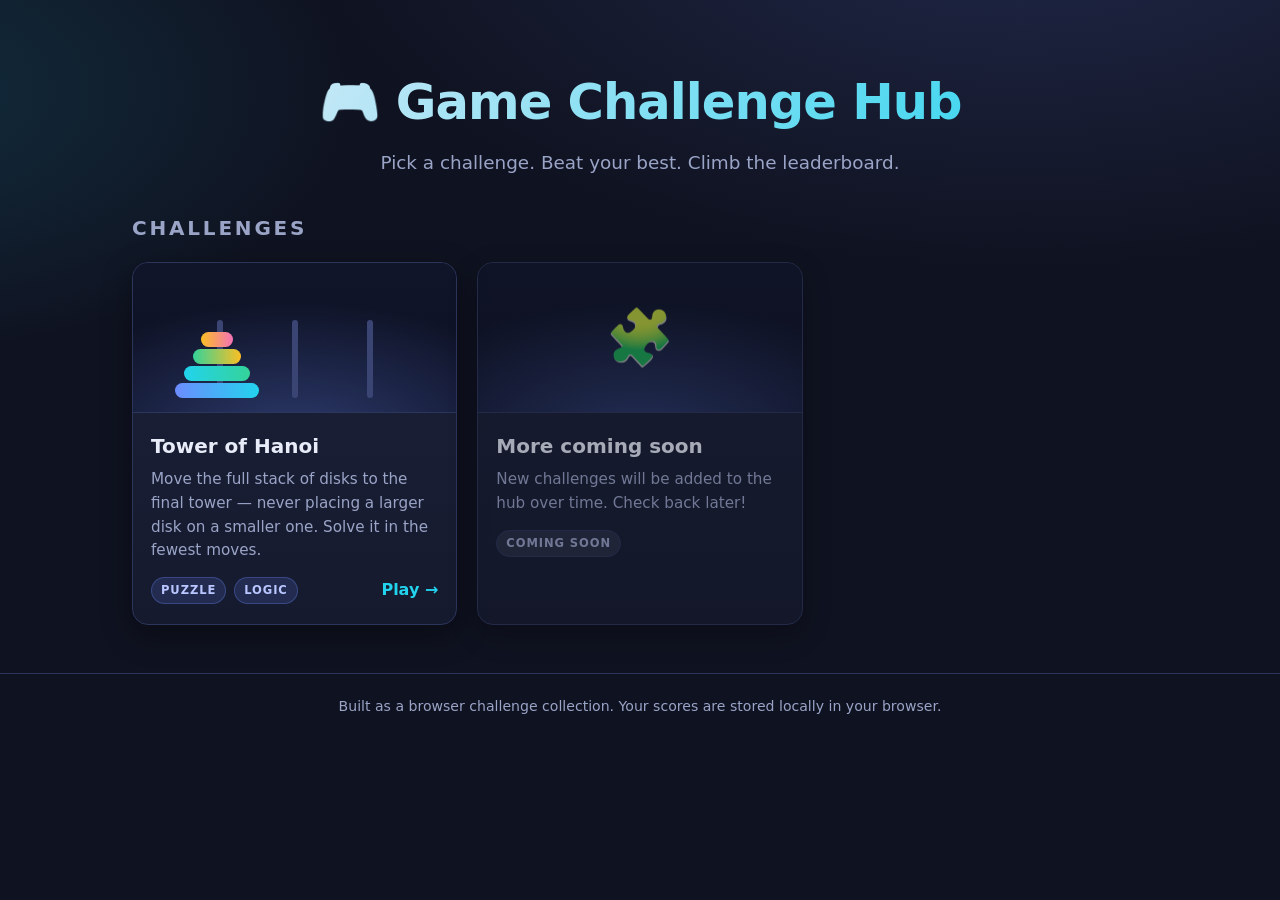
==== index.html @ bfa38d83 "Add Game Challenge Hub with Tower of Hanoi puzzle Responsive, dependency-free static site: - Hub lan" ====
<!doctype html>
<html lang="en">
<head>
  <meta charset="utf-8" />
  <meta name="viewport" content="width=device-width, initial-scale=1" />
  <title>Game Challenge Hub</title>
  <meta name="description" content="A hub of browser mini-game challenges. Featuring the classic Tower of Hanoi puzzle." />
  <link rel="preconnect" href="https://fonts.googleapis.com" />
  <link rel="icon" href="data:image/svg+xml,<svg xmlns='http://www.w3.org/2000/svg' viewBox='0 0 100 100'><text y='.9em' font-size='90'>🎮</text></svg>" />
  <link rel="stylesheet" href="assets/style.css" />
</head>
<body class="hub">
  <header class="site-header">
    <div class="wrap">
      <h1 class="brand">🎮 Game Challenge Hub</h1>
      <p class="tagline">Pick a challenge. Beat your best. Climb the leaderboard.</p>
    </div>
  </header>

  <main class="wrap">
    <section aria-labelledby="challenges-title">
      <h2 id="challenges-title" class="section-title">Challenges</h2>
      <div class="card-grid" id="cardGrid">

        <a class="game-card" href="hanoi.html">
          <div class="game-card__art" aria-hidden="true">
            <div class="mini-hanoi">
              <span class="mini-peg"></span><span class="mini-peg"></span><span class="mini-peg"></span>
              <span class="mini-disk d1"></span>
              <span class="mini-disk d2"></span>
              <span class="mini-disk d3"></span>
              <span class="mini-disk d4"></span>
            </div>
          </div>
          <div class="game-card__body">
            <h3>Tower of Hanoi</h3>
            <p>Move the full stack of disks to the final tower — never placing a larger disk on a smaller one. Solve it in the fewest moves.</p>
            <div class="game-card__meta">
              <span class="tag">Puzzle</span>
              <span class="tag">Logic</span>
              <span class="play">Play →</span>
            </div>
          </div>
        </a>

        <div class="game-card game-card--soon" aria-disabled="true">
          <div class="game-card__art game-card__art--soon" aria-hidden="true">
            <span class="soon-emoji">🧩</span>
          </div>
          <div class="game-card__body">
            <h3>More coming soon</h3>
            <p>New challenges will be added to the hub over time. Check back later!</p>
            <div class="game-card__meta">
              <span class="tag tag--muted">Coming soon</span>
            </div>
          </div>
        </div>

      </div>
    </section>
  </main>

  <footer class="site-footer">
    <div class="wrap">
      <p>Built as a browser challenge collection. Your scores are stored locally in your browser.</p>
    </div>
  </footer>
</body>
</html>
---- assets/style.css ----
/* ===========================================================
   Game Challenge Hub — shared base + hub styles
   =========================================================== */

:root {
  --bg: #0f1220;
  --bg-2: #151a2e;
  --panel: #1b2138;
  --panel-2: #222a45;
  --border: #2c355a;
  --text: #e8ecf8;
  --text-dim: #9aa4c7;
  --accent: #6c8cff;
  --accent-2: #22d3ee;
  --good: #34d399;
  --warn: #fbbf24;
  --bad: #f87171;
  --shadow: 0 10px 30px rgba(0, 0, 0, 0.35);
  --radius: 16px;
  --maxw: 1080px;
}

* { box-sizing: border-box; }

html, body { height: 100%; }

body {
  margin: 0;
  font-family: "Segoe UI", system-ui, -apple-system, Roboto, Helvetica, Arial, sans-serif;
  color: var(--text);
  background:
    radial-gradient(1200px 600px at 80% -10%, rgba(108, 140, 255, 0.18), transparent 60%),
    radial-gradient(900px 500px at -10% 10%, rgba(34, 211, 238, 0.14), transparent 55%),
    var(--bg);
  line-height: 1.55;
  -webkit-font-smoothing: antialiased;
}

.wrap {
  width: 100%;
  max-width: var(--maxw);
  margin-inline: auto;
  padding-inline: clamp(16px, 4vw, 32px);
}

a { color: var(--accent); }

/* ---------- Header ---------- */
.site-header {
  padding: clamp(28px, 6vw, 64px) 0 clamp(18px, 3vw, 28px);
  text-align: center;
}
.brand {
  margin: 0;
  font-size: clamp(1.9rem, 5vw, 3.1rem);
  font-weight: 800;
  letter-spacing: -0.02em;
  background: linear-gradient(120deg, var(--text), var(--accent-2));
  -webkit-background-clip: text;
  background-clip: text;
  color: transparent;
}
.tagline {
  margin: 8px 0 0;
  color: var(--text-dim);
  font-size: clamp(0.95rem, 2.4vw, 1.15rem);
}

.section-title {
  font-size: 1.25rem;
  margin: 8px 0 18px;
  color: var(--text-dim);
  text-transform: uppercase;
  letter-spacing: 0.14em;
  font-weight: 700;
}

/* ---------- Card grid ---------- */
.card-grid {
  display: grid;
  grid-template-columns: repeat(auto-fill, minmax(280px, 1fr));
  gap: 20px;
  padding-bottom: 48px;
}

.game-card {
  display: flex;
  flex-direction: column;
  background: linear-gradient(180deg, var(--panel), var(--bg-2));
  border: 1px solid var(--border);
  border-radius: var(--radius);
  overflow: hidden;
  text-decoration: none;
  color: inherit;
  box-shadow: var(--shadow);
  transition: transform 0.18s ease, border-color 0.18s ease, box-shadow 0.18s ease;
}
.game-card:hover:not([aria-disabled]) {
  transform: translateY(-4px);
  border-color: var(--accent);
  box-shadow: 0 16px 40px rgba(108, 140, 255, 0.25);
}
.game-card--soon { opacity: 0.7; }

.game-card__art {
  height: 150px;
  background:
    radial-gradient(400px 200px at 50% 120%, rgba(108, 140, 255, 0.35), transparent 70%),
    linear-gradient(180deg, #10152a, #0c1022);
  display: flex;
  align-items: flex-end;
  justify-content: center;
  border-bottom: 1px solid var(--border);
}
.game-card__art--soon { align-items: center; }
.soon-emoji { font-size: 3.4rem; filter: grayscale(0.2); }

.game-card__body { padding: 18px 18px 20px; }
.game-card__body h3 { margin: 0 0 6px; font-size: 1.25rem; }
.game-card__body p { margin: 0 0 14px; color: var(--text-dim); font-size: 0.95rem; }

.game-card__meta { display: flex; align-items: center; gap: 8px; flex-wrap: wrap; }
.tag {
  font-size: 0.72rem;
  text-transform: uppercase;
  letter-spacing: 0.08em;
  font-weight: 700;
  padding: 4px 9px;
  border-radius: 999px;
  background: rgba(108, 140, 255, 0.16);
  color: #b9c6ff;
  border: 1px solid rgba(108, 140, 255, 0.3);
}
.tag--muted { background: rgba(154, 164, 199, 0.12); color: var(--text-dim); border-color: var(--border); }
.play { margin-left: auto; font-weight: 700; color: var(--accent-2); }

/* ---------- Mini Hanoi art ---------- */
.mini-hanoi {
  position: relative;
  width: 220px;
  height: 96px;
  margin-bottom: 14px;
}
.mini-peg {
  position: absolute;
  bottom: 0;
  width: 6px;
  height: 78px;
  border-radius: 3px;
  background: #3a4573;
}
.mini-peg:nth-child(1) { left: 32px; }
.mini-peg:nth-child(2) { left: 107px; }
.mini-peg:nth-child(3) { left: 182px; }
.mini-disk {
  position: absolute;
  left: 35px;
  height: 15px;
  border-radius: 8px;
  transform: translateX(-50%);
  margin-left: -3px;
}
.mini-disk.d1 { bottom: 0;  width: 84px; background: linear-gradient(90deg, #6c8cff, #22d3ee); }
.mini-disk.d2 { bottom: 17px; width: 66px; background: linear-gradient(90deg, #22d3ee, #34d399); }
.mini-disk.d3 { bottom: 34px; width: 48px; background: linear-gradient(90deg, #34d399, #fbbf24); }
.mini-disk.d4 { bottom: 51px; width: 32px; background: linear-gradient(90deg, #fbbf24, #f472b6); }

/* ---------- Footer ---------- */
.site-footer {
  border-top: 1px solid var(--border);
  padding: 22px 0 40px;
  text-align: center;
}
.site-footer p { margin: 0; color: var(--text-dim); font-size: 0.88rem; }

@media (prefers-reduced-motion: reduce) {
  * { transition: none !important; animation: none !important; }
}
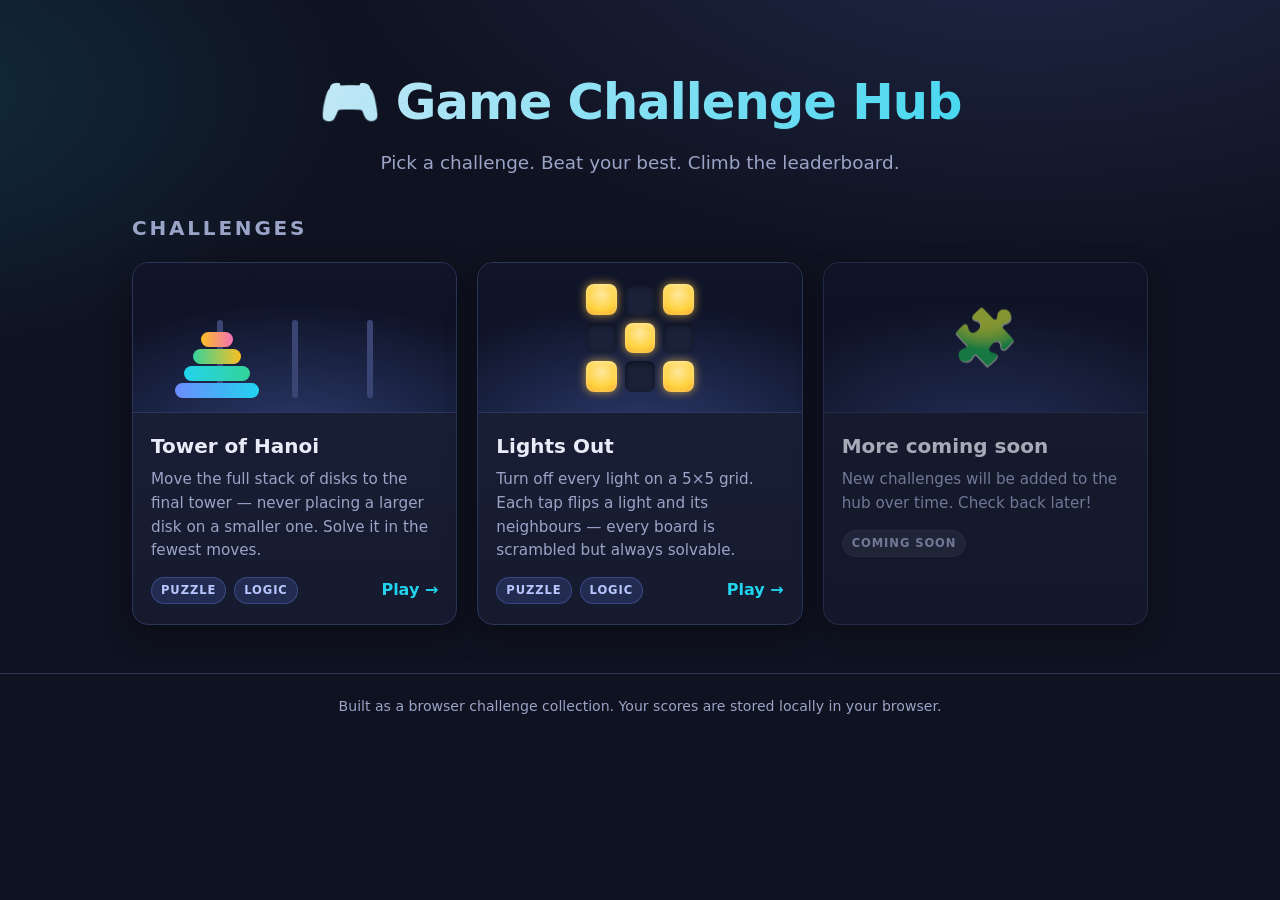
==== commit 969dd640: "Add Lights Out puzzle to the hub Second challenge: a 5x5 Lights Out puzzle. - Clicking a light toggl" ====
--- a/index.html
+++ b/index.html
@@ -43,6 +43,25 @@
           </div>
         </a>
 
+        <a class="game-card" href="lightsout.html">
+          <div class="game-card__art game-card__art--lights" aria-hidden="true">
+            <div class="mini-lights">
+              <span class="ml on"></span><span class="ml"></span><span class="ml on"></span>
+              <span class="ml"></span><span class="ml on"></span><span class="ml"></span>
+              <span class="ml on"></span><span class="ml"></span><span class="ml on"></span>
+            </div>
+          </div>
+          <div class="game-card__body">
+            <h3>Lights Out</h3>
+            <p>Turn off every light on a 5×5 grid. Each tap flips a light and its neighbours — every board is scrambled but always solvable.</p>
+            <div class="game-card__meta">
+              <span class="tag">Puzzle</span>
+              <span class="tag">Logic</span>
+              <span class="play">Play →</span>
+            </div>
+          </div>
+        </a>
+
         <div class="game-card game-card--soon" aria-disabled="true">
           <div class="game-card__art game-card__art--soon" aria-hidden="true">
             <span class="soon-emoji">🧩</span>
--- a/assets/style.css
+++ b/assets/style.css
@@ -165,6 +165,25 @@
 .mini-disk.d3 { bottom: 34px; width: 48px; background: linear-gradient(90deg, #34d399, #fbbf24); }
 .mini-disk.d4 { bottom: 51px; width: 32px; background: linear-gradient(90deg, #fbbf24, #f472b6); }
 
+/* ---------- Mini Lights Out art ---------- */
+.game-card__art--lights { align-items: center; }
+.mini-lights {
+  display: grid;
+  grid-template-columns: repeat(3, 1fr);
+  gap: 8px;
+  width: 108px;
+  height: 108px;
+}
+.ml {
+  border-radius: 8px;
+  background: #1a2138;
+  box-shadow: inset 0 2px 5px rgba(0, 0, 0, 0.5);
+}
+.ml.on {
+  background: radial-gradient(circle at 50% 35%, #ffe89e, #ffd23f 60%, #f5a623);
+  box-shadow: 0 0 10px rgba(255, 200, 70, 0.7), inset 0 1px 4px rgba(255, 255, 255, 0.5);
+}
+
 /* ---------- Footer ---------- */
 .site-footer {
   border-top: 1px solid var(--border);
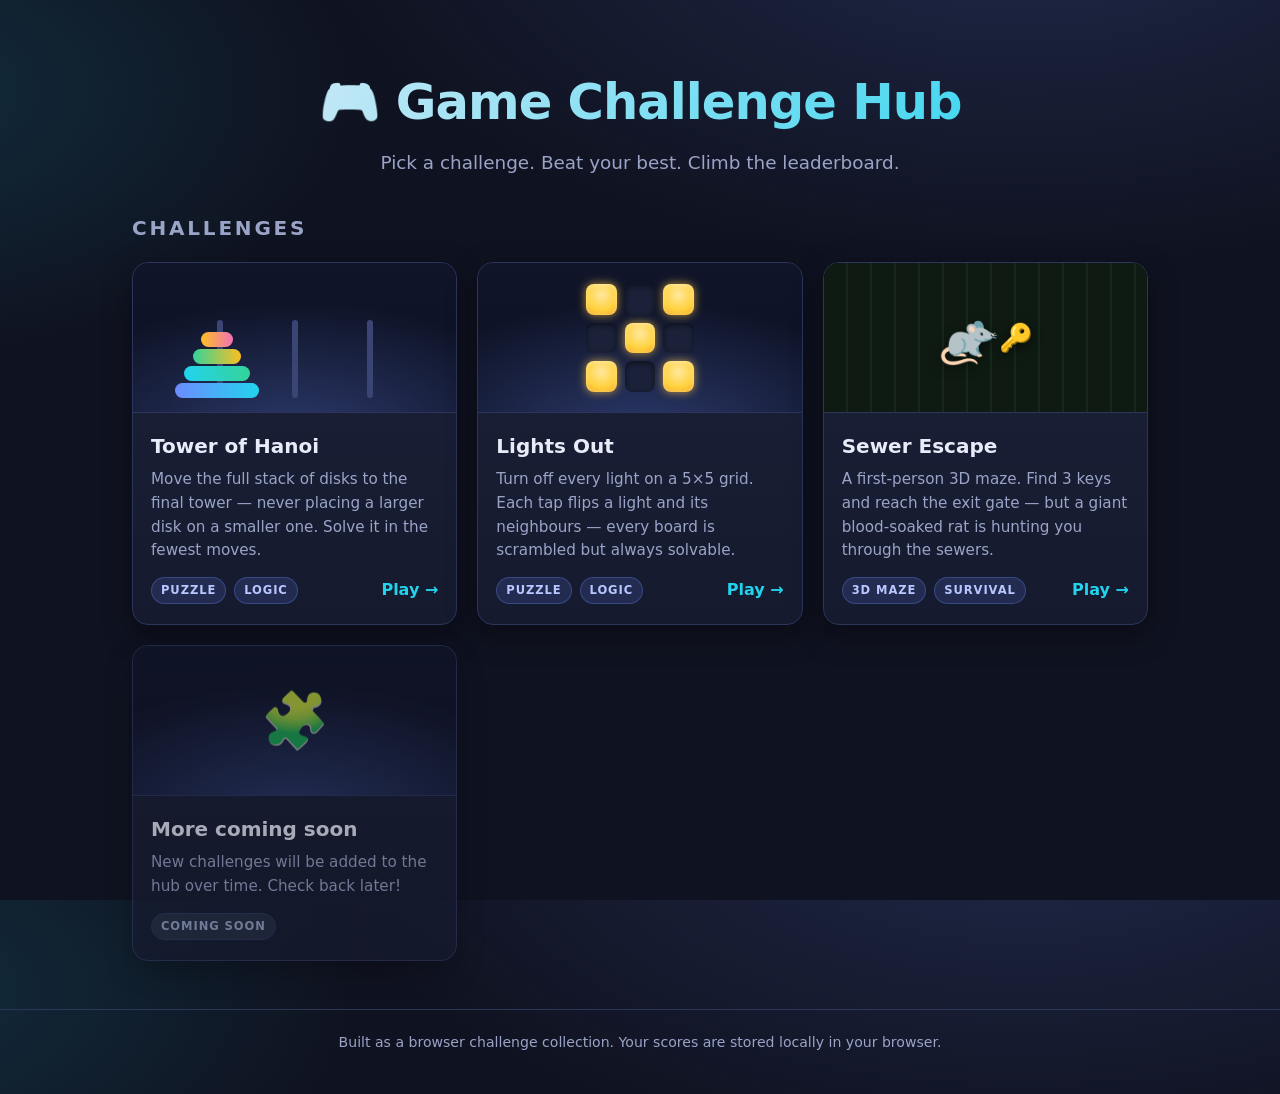
==== commit bcf07b8a: "Add Sewer Escape: first-person 3D maze with a chasing monster Third challenge — a raycasting 3D maze" ====
--- a/index.html
+++ b/index.html
@@ -62,6 +62,24 @@
           </div>
         </a>
 
+        <a class="game-card" href="maze.html">
+          <div class="game-card__art game-card__art--maze" aria-hidden="true">
+            <div class="mini-maze">
+              <span class="mm-rat">🐀</span>
+              <span class="mm-key">🔑</span>
+            </div>
+          </div>
+          <div class="game-card__body">
+            <h3>Sewer Escape</h3>
+            <p>A first-person 3D maze. Find 3 keys and reach the exit gate — but a giant blood-soaked rat is hunting you through the sewers.</p>
+            <div class="game-card__meta">
+              <span class="tag">3D Maze</span>
+              <span class="tag">Survival</span>
+              <span class="play">Play →</span>
+            </div>
+          </div>
+        </a>
+
         <div class="game-card game-card--soon" aria-disabled="true">
           <div class="game-card__art game-card__art--soon" aria-hidden="true">
             <span class="soon-emoji">🧩</span>
--- a/assets/style.css
+++ b/assets/style.css
@@ -184,6 +184,24 @@
   box-shadow: 0 0 10px rgba(255, 200, 70, 0.7), inset 0 1px 4px rgba(255, 255, 255, 0.5);
 }
 
+/* ---------- Mini Sewer Escape art ---------- */
+.game-card__art--maze {
+  align-items: center;
+  background:
+    repeating-linear-gradient(90deg, #0e1a12 0 22px, #16281c 22px 24px),
+    repeating-linear-gradient(0deg, #0e1a12 0 22px, #16281c 22px 24px),
+    linear-gradient(180deg, #0c1710, #060d09);
+}
+.mini-maze {
+  position: relative;
+  width: 120px; height: 96px;
+  display: flex; align-items: center; justify-content: space-between;
+  padding: 0 14px;
+  filter: drop-shadow(0 3px 6px rgba(0, 0, 0, 0.5));
+}
+.mm-rat { font-size: 3rem; transform: scaleX(-1); }
+.mm-key { font-size: 1.7rem; }
+
 /* ---------- Footer ---------- */
 .site-footer {
   border-top: 1px solid var(--border);
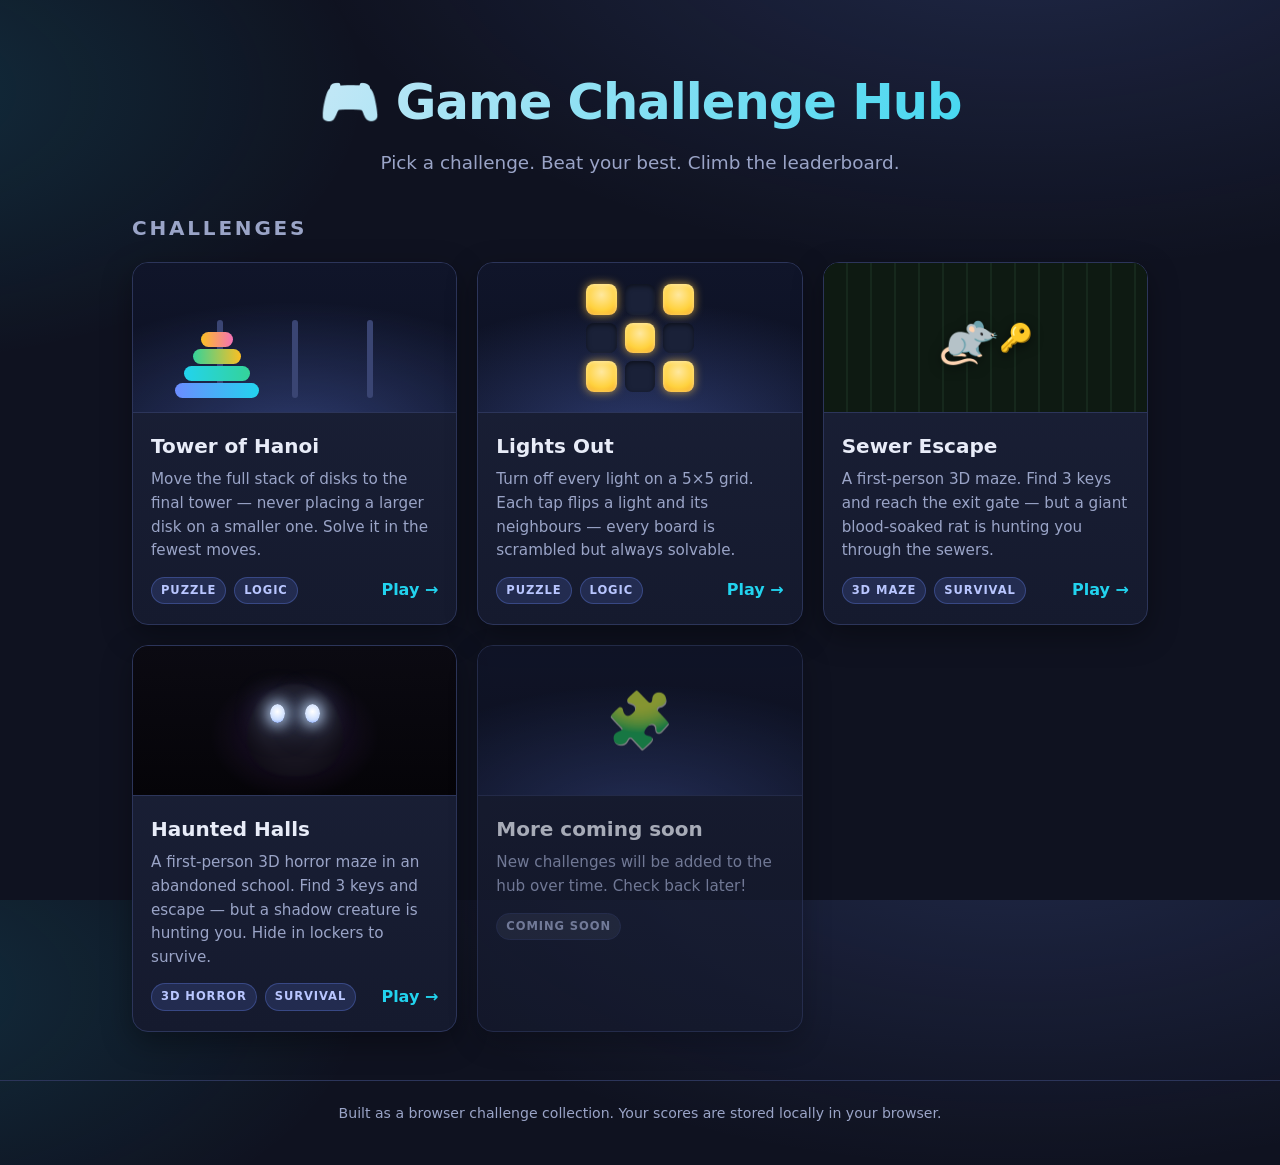
==== commit 9f7cffdc: "Add Haunted Halls: first-person 3D horror maze in a school New game: an abandoned-school maze stalke" ====
--- a/index.html
+++ b/index.html
@@ -80,6 +80,23 @@
           </div>
         </a>
 
+        <a class="game-card" href="school.html">
+          <div class="game-card__art game-card__art--school" aria-hidden="true">
+            <div class="mini-school">
+              <span class="ms-eyes"><span></span><span></span></span>
+            </div>
+          </div>
+          <div class="game-card__body">
+            <h3>Haunted Halls</h3>
+            <p>A first-person 3D horror maze in an abandoned school. Find 3 keys and escape — but a shadow creature is hunting you. Hide in lockers to survive.</p>
+            <div class="game-card__meta">
+              <span class="tag">3D Horror</span>
+              <span class="tag">Survival</span>
+              <span class="play">Play →</span>
+            </div>
+          </div>
+        </a>
+
         <div class="game-card game-card--soon" aria-disabled="true">
           <div class="game-card__art game-card__art--soon" aria-hidden="true">
             <span class="soon-emoji">🧩</span>
--- a/assets/style.css
+++ b/assets/style.css
@@ -202,6 +202,30 @@
 .mm-rat { font-size: 3rem; transform: scaleX(-1); }
 .mm-key { font-size: 1.7rem; }
 
+/* ---------- Mini Haunted Halls art ---------- */
+.game-card__art--school {
+  align-items: center;
+  background:
+    radial-gradient(120px 90px at 50% 60%, rgba(80, 40, 120, 0.35), transparent 70%),
+    linear-gradient(180deg, #0b0a12, #050408);
+}
+.mini-school {
+  position: relative; width: 130px; height: 110px;
+  display: flex; align-items: center; justify-content: center;
+}
+.mini-school::before { /* hunched shadow silhouette */
+  content: ""; position: absolute; bottom: 0; width: 96px; height: 92px;
+  background: radial-gradient(ellipse at 50% 30%, #17141f 0 55%, #0a0810 100%);
+  border-radius: 50% 50% 44% 44% / 60% 60% 40% 40%;
+  filter: blur(1px);
+}
+.ms-eyes { position: relative; display: flex; gap: 20px; margin-bottom: 14px; }
+.ms-eyes span {
+  width: 15px; height: 19px; border-radius: 50%;
+  background: radial-gradient(circle at 50% 40%, #ffffff, #cfe0ff 60%, #7aa0ff);
+  box-shadow: 0 0 14px 3px rgba(200, 225, 255, 0.85), 0 0 30px 6px rgba(150, 190, 255, 0.4);
+}
+
 /* ---------- Footer ---------- */
 .site-footer {
   border-top: 1px solid var(--border);
